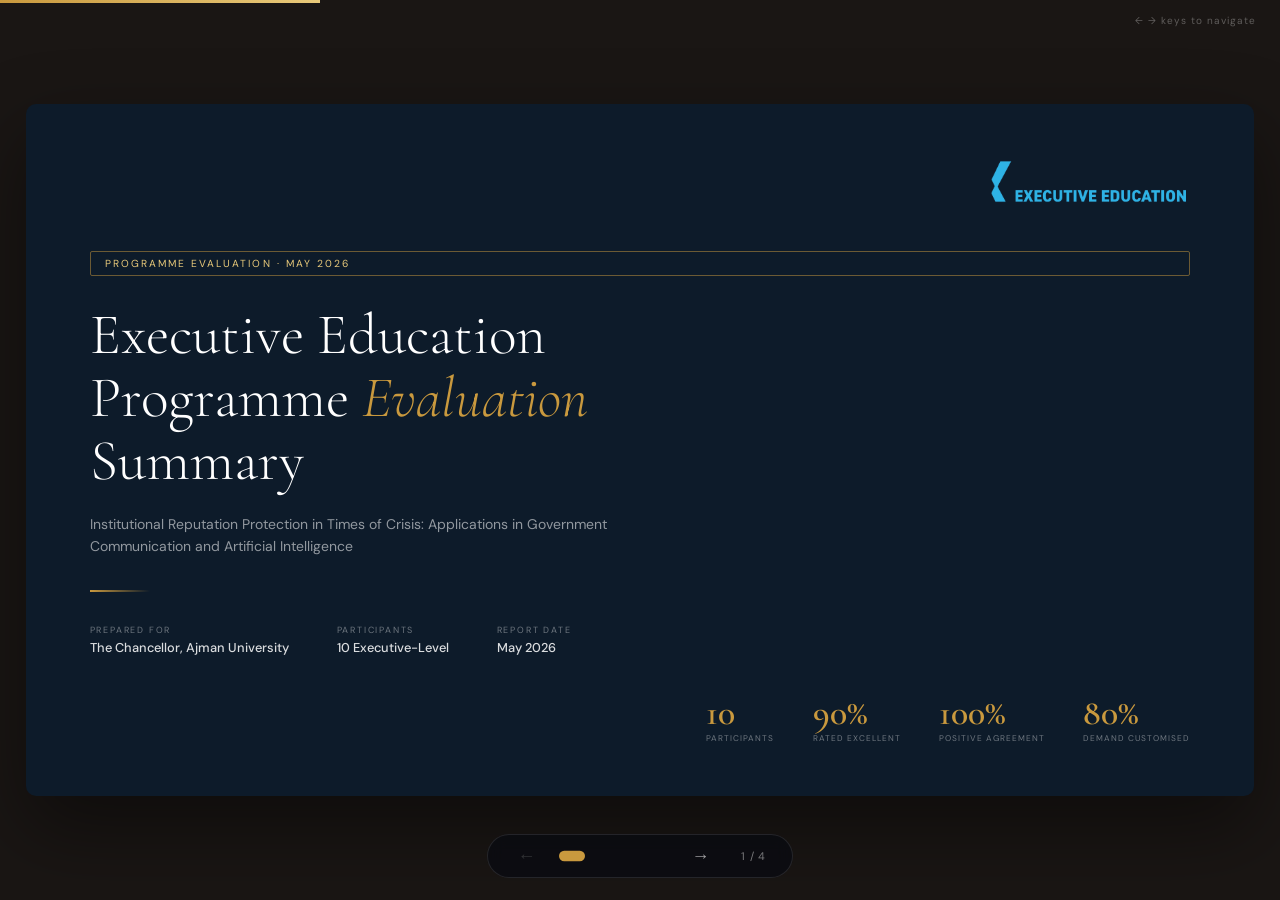
==== AU_ExecEd_Presentation.html @ afb35cbf "Add files via upload" ====
<!DOCTYPE html>
<html lang="en">
<head>
<meta charset="UTF-8">
<meta name="viewport" content="width=device-width, initial-scale=1.0">
<title>AU Executive Education — Programme Evaluation Summary</title>
<link href="https://fonts.googleapis.com/css2?family=Cormorant+Garamond:ital,wght@0,300;0,400;0,600;1,300;1,400&family=DM+Sans:wght@300;400;500;600&display=swap" rel="stylesheet">
<style>
*,*::before,*::after{box-sizing:border-box;margin:0;padding:0}

:root{
  --navy:#0d1b2a;
  --navy2:#1e3a5f;
  --gold:#c9993e;
  --gold-light:#e8c97a;
  --cream:#faf7f2;
  --light:#f0ece6;
  --warm:#6b6560;
  --text:#1a1614;
}

html,body{
  width:100%;height:100%;
  font-family:'DM Sans',sans-serif;
  background:#1a1614;
  overflow:hidden;
}

/* ── DECK WRAPPER ── */
.deck{
  width:100vw;height:100vh;
  display:flex;align-items:center;justify-content:center;
  position:relative;
}

/* ── SLIDES ── */
.slide{
  position:absolute;
  width:min(1280px,96vw);
  aspect-ratio:16/9;
  background:#fff;
  border-radius:10px;
  overflow:hidden;
  display:flex;flex-direction:column;
  opacity:0;
  transform:translateX(60px);
  transition:opacity .45s ease, transform .45s ease;
  pointer-events:none;
  box-shadow:0 32px 80px rgba(0,0,0,.45);
}
.slide.active{
  opacity:1;transform:translateX(0);pointer-events:all;
}
.slide.exit-left{
  opacity:0;transform:translateX(-60px);
}

/* cover slide */
.slide-cover{
  background:var(--navy);
  justify-content:space-between;
  padding:clamp(24px,4%,52px) clamp(28px,5%,64px);
}
.cover-top{display:flex;justify-content:flex-end;}
.cover-logo img{height:clamp(32px,4vw,52px);mix-blend-mode:screen;}
.cover-body{flex:1;display:flex;flex-direction:column;justify-content:center;padding:clamp(8px,2%,24px) 0;}
.cover-tag{
  display:inline-block;
  border:1px solid rgba(201,153,62,.5);
  color:var(--gold-light);
  font-size:clamp(8px,0.8vw,11px);letter-spacing:.2em;text-transform:uppercase;
  padding:5px 14px;border-radius:2px;margin-bottom:clamp(16px,2.5vw,28px);
}
.cover-title{
  font-family:'Cormorant Garamond',serif;
  font-size:clamp(28px,4.5vw,62px);font-weight:300;
  color:#fff;line-height:1.1;margin-bottom:clamp(10px,1.5vw,20px);
}
.cover-title em{color:var(--gold);font-style:italic;}
.cover-sub{
  color:rgba(255,255,255,.55);
  font-size:clamp(9px,1.1vw,14px);
  max-width:52ch;line-height:1.6;margin-bottom:clamp(16px,2.5vw,36px);
}
.cover-divider{
  width:60px;height:2px;
  background:linear-gradient(90deg,var(--gold),transparent);
  margin-bottom:clamp(16px,2.5vw,32px);
}
.cover-meta{display:flex;gap:clamp(20px,4vw,48px);}
.cover-meta-label{color:rgba(255,255,255,.4);font-size:clamp(7px,.7vw,10px);letter-spacing:.2em;text-transform:uppercase;margin-bottom:3px;}
.cover-meta-value{color:rgba(255,255,255,.85);font-size:clamp(9px,1vw,13px);font-weight:500;}
.cover-footer{display:flex;justify-content:flex-end;}
.cover-kpis{display:flex;gap:clamp(16px,3vw,40px);}
.cover-kpi-num{
  font-family:'Cormorant Garamond',serif;
  font-size:clamp(20px,2.8vw,38px);color:var(--gold);font-weight:600;line-height:1;
}
.cover-kpi-lbl{color:rgba(255,255,255,.4);font-size:clamp(6px,.65vw,9px);letter-spacing:.12em;text-transform:uppercase;margin-top:3px;}

/* content slides */
.slide-content{flex:1;display:flex;flex-direction:column;}
.slide-header{
  background:var(--navy);
  padding:clamp(12px,2%,22px) clamp(20px,3.5%,40px);
  display:flex;justify-content:space-between;align-items:center;
  border-bottom:3px solid var(--gold);
  flex-shrink:0;
}
.slide-header h2{
  font-family:'Cormorant Garamond',serif;
  font-size:clamp(13px,1.6vw,22px);color:#fff;font-weight:400;margin-bottom:3px;
}
.slide-header p{font-size:clamp(7px,.75vw,11px);color:rgba(255,255,255,.5);letter-spacing:.1em;text-transform:uppercase;}
.slide-logo{color:var(--gold);font-family:'Cormorant Garamond',serif;font-size:clamp(9px,1vw,14px);font-weight:600;letter-spacing:.05em;}
.slide-body{
  flex:1;padding:clamp(14px,2.5%,32px) clamp(20px,3.5%,40px);
  display:flex;flex-direction:column;gap:clamp(10px,1.5%,20px);
  overflow:hidden;
}

/* KPIs */
.slide-kpis{
  display:grid;grid-template-columns:repeat(4,1fr);
  gap:clamp(6px,1%,14px);flex-shrink:0;
}
.slide-kpi{
  background:var(--light);border-radius:6px;
  padding:clamp(8px,1.2%,18px) clamp(6px,1%,14px);text-align:center;
}
.slide-kpi .num{
  font-family:'Cormorant Garamond',serif;
  font-size:clamp(20px,3vw,40px);font-weight:600;color:var(--navy);line-height:1;
}
.slide-kpi .num span{color:var(--gold);font-size:clamp(13px,1.8vw,26px);}
.slide-kpi .lbl{font-size:clamp(7px,.8vw,11px);color:var(--warm);margin-top:4px;line-height:1.3;}

/* two-col */
.slide-two-col{display:grid;grid-template-columns:1fr 1fr;gap:clamp(14px,2.5%,28px);flex:1;min-height:0;}
.slide-col-title{font-size:clamp(7px,.75vw,11px);letter-spacing:.15em;text-transform:uppercase;color:var(--gold);margin-bottom:clamp(6px,1%,12px);font-weight:600;}

/* bars */
.demand-bar{margin-bottom:clamp(5px,.8%,10px);}
.demand-bar-label{display:flex;justify-content:space-between;font-size:clamp(8px,.85vw,12px);margin-bottom:4px;}
.demand-bar-label span{color:#555;}
.demand-bar-label strong{color:var(--navy);}
.demand-bar-bg{background:var(--light);height:6px;border-radius:999px;overflow:hidden;}
.demand-bar-fill{height:100%;border-radius:999px;background:var(--gold);}

/* insight list */
.insight-list{list-style:none;overflow:auto;}
.insight-list li{
  padding:clamp(5px,.8%,9px) 0 clamp(5px,.8%,9px) 18px;
  border-bottom:1px solid var(--light);
  font-size:clamp(8px,.9vw,13px);color:#333;position:relative;line-height:1.5;
}
.insight-list li::before{content:'→';position:absolute;left:0;color:var(--gold);font-weight:700;}
.insight-list li:last-child{border-bottom:none;}

/* rec list */
.slide-rec-list{list-style:none;}
.slide-rec-item{
  display:flex;gap:clamp(8px,1.2%,14px);
  padding:clamp(6px,1%,11px) 0;
  border-bottom:1px solid var(--light);
}
.slide-rec-item:last-child{border-bottom:none;}
.slide-rec-num{
  font-family:'Cormorant Garamond',serif;
  font-size:clamp(16px,2vw,24px);color:var(--gold);font-weight:600;
  line-height:1;min-width:20px;flex-shrink:0;padding-top:1px;
}
.slide-rec-text h5{font-size:clamp(8px,.9vw,13px);font-weight:600;color:var(--navy);margin-bottom:2px;}
.slide-rec-text p{font-size:clamp(7px,.75vw,11px);color:var(--warm);margin:0;}
.slide-intro{font-size:clamp(8px,.85vw,13px);color:var(--warm);margin-bottom:clamp(6px,1%,14px);flex-shrink:0;}

/* ── NAV ── */
.nav{
  position:fixed;bottom:clamp(14px,2.5vh,28px);left:50%;transform:translateX(-50%);
  display:flex;align-items:center;gap:16px;
  background:rgba(10,12,18,.82);backdrop-filter:blur(8px);
  border:1px solid rgba(255,255,255,.1);
  border-radius:999px;padding:8px 20px;
  z-index:100;
}
.nav button{
  background:none;border:none;cursor:pointer;
  color:rgba(255,255,255,.6);font-size:18px;
  padding:4px 10px;border-radius:4px;
  transition:color .2s,background .2s;
  line-height:1;
}
.nav button:hover{color:#fff;background:rgba(255,255,255,.1);}
.nav button:disabled{opacity:.25;cursor:default;}
.nav-dots{display:flex;gap:8px;align-items:center;}
.nav-dot{
  width:8px;height:8px;border-radius:50%;
  background:rgba(255,255,255,.3);cursor:pointer;
  border:none;padding:0;transition:background .25s,transform .25s;
}
.nav-dot.on{background:var(--gold);transform:scale(1.3);}
.slide-counter{color:rgba(255,255,255,.45);font-size:11px;letter-spacing:.08em;font-family:'DM Sans',sans-serif;min-width:36px;text-align:center;}

/* ── PROGRESS ── */
.progress{
  position:fixed;top:0;left:0;height:3px;
  background:linear-gradient(90deg,var(--gold),var(--gold-light));
  transition:width .4s ease;z-index:200;
}

/* keyboard hint */
.hint{
  position:fixed;top:clamp(10px,1.5vh,18px);right:clamp(14px,2vw,24px);
  color:rgba(255,255,255,.3);font-size:10px;letter-spacing:.1em;
  font-family:'DM Sans',sans-serif;
}
</style>
</head>
<body>

<div class="progress" id="progress"></div>
<div class="hint">← → keys to navigate</div>

<div class="deck" id="deck">

  <!-- ══ COVER ══ -->
  <div class="slide slide-cover active" data-slide="0">
    <div class="cover-top">
      <div class="cover-logo"><img src="[data-uri]" alt="AU Executive Education"/></div>
    </div>
    <div class="cover-body">
      <span class="cover-tag">Programme Evaluation · May 2026</span>
      <h1 class="cover-title">
        Executive Education<br>
        Programme <em>Evaluation</em><br>
        Summary
      </h1>
      <p class="cover-sub">
        Institutional Reputation Protection in Times of Crisis: Applications in Government Communication and Artificial Intelligence
      </p>
      <div class="cover-divider"></div>
      <div class="cover-meta">
        <div>
          <div class="cover-meta-label">Prepared For</div>
          <div class="cover-meta-value">The Chancellor, Ajman University</div>
        </div>
        <div>
          <div class="cover-meta-label">Participants</div>
          <div class="cover-meta-value">10 Executive-Level</div>
        </div>
        <div>
          <div class="cover-meta-label">Report Date</div>
          <div class="cover-meta-value">May 2026</div>
        </div>
      </div>
    </div>
    <div class="cover-footer">
      <div class="cover-kpis">
        <div class="cover-kpi">
          <div class="cover-kpi-num">10</div>
          <div class="cover-kpi-lbl">Participants</div>
        </div>
        <div class="cover-kpi">
          <div class="cover-kpi-num">90%</div>
          <div class="cover-kpi-lbl">Rated Excellent</div>
        </div>
        <div class="cover-kpi">
          <div class="cover-kpi-num">100%</div>
          <div class="cover-kpi-lbl">Positive Agreement</div>
        </div>
        <div class="cover-kpi">
          <div class="cover-kpi-num">80%</div>
          <div class="cover-kpi-lbl">Demand Customised</div>
        </div>
      </div>
    </div>
  </div>

  <!-- ══ SLIDE 1 ══ -->
  <div class="slide slide-content" data-slide="1">
    <div class="slide-header">
      <div>
        <h2>Slide 1 — Participant Feedback at a Glance</h2>
        <p>AU Executive Education · Programme Evaluation</p>
      </div>
      <div class="slide-logo">Ajman University</div>
    </div>
    <div class="slide-body">
      <div class="slide-kpis">
        <div class="slide-kpi"><div class="num">10</div><div class="lbl">Executive-Level Participants</div></div>
        <div class="slide-kpi"><div class="num">90<span>%</span></div><div class="lbl">Rated Programme "Excellent"</div></div>
        <div class="slide-kpi"><div class="num">100<span>%</span></div><div class="lbl">Positive on All 9 Satisfaction Items</div></div>
        <div class="slide-kpi"><div class="num">90<span>%</span></div><div class="lbl">Intent to Strengthen Communication–Leadership Integration</div></div>
      </div>
      <div class="slide-two-col">
        <div>
          <div class="slide-col-title">Strongest Satisfaction Indicators</div>
          <div class="demand-bar"><div class="demand-bar-label"><span>Interactive Knowledge Exchange</span><strong>90% SA</strong></div><div class="demand-bar-bg"><div class="demand-bar-fill" style="width:90%"></div></div></div>
          <div class="demand-bar"><div class="demand-bar-label"><span>Topic Relevance to Real Challenges</span><strong>90% SA</strong></div><div class="demand-bar-bg"><div class="demand-bar-fill" style="width:90%"></div></div></div>
          <div class="demand-bar"><div class="demand-bar-label"><span>Space for Reflection &amp; Exchange</span><strong>90% SA</strong></div><div class="demand-bar-bg"><div class="demand-bar-fill" style="width:90%"></div></div></div>
          <div class="demand-bar"><div class="demand-bar-label"><span>Facilitator Credibility &amp; Expertise</span><strong>80% SA</strong></div><div class="demand-bar-bg"><div class="demand-bar-fill" style="width:80%"></div></div></div>
          <div class="demand-bar"><div class="demand-bar-label"><span>Conceptual–Practical Balance</span><strong>80% SA</strong></div><div class="demand-bar-bg"><div class="demand-bar-fill" style="width:80%"></div></div></div>
        </div>
        <div>
          <div class="slide-col-title">Headline Takeaway</div>
          <ul class="insight-list">
            <li>Not a single participant expressed neutral or negative sentiment on any programme quality dimension across all 9 rating items</li>
            <li>AI in Reputation &amp; Crisis Management was selected as a valued element by all respondents — the only unanimous selection in the survey</li>
            <li>Post-programme application intent is high: 80–90% confirmed high or very high likelihood of applying tools and opening institutional discussions</li>
            <li>The first AU Executive Education programme validated both the content domain and the delivery model</li>
          </ul>
        </div>
      </div>
    </div>
  </div>

  <!-- ══ SLIDE 2 ══ -->
  <div class="slide slide-content" data-slide="2">
    <div class="slide-header">
      <div>
        <h2>Slide 2 — What the Feedback Suggests</h2>
        <p>AU Executive Education · Programme Evaluation</p>
      </div>
      <div class="slide-logo">Ajman University</div>
    </div>
    <div class="slide-body">
      <div class="slide-kpis">
        <div class="slide-kpi"><div class="num">80<span>%</span></div><div class="lbl">Confirmed Definite Demand for Customised Programmes</div></div>
        <div class="slide-kpi"><div class="num">20<span>%</span></div><div class="lbl">Probable Demand (Total: 100% demand signal)</div></div>
        <div class="slide-kpi"><div class="num">9<span style="font-size:clamp(12px,1.5vw,20px)">/10</span></div><div class="lbl">Requested Customised or Closed Sessions</div></div>
        <div class="slide-kpi"><div class="num">7<span style="font-size:clamp(12px,1.5vw,20px)">/10</span></div><div class="lbl">Want AI &amp; Decision-Making as a Future Programme</div></div>
      </div>
      <div class="slide-two-col">
        <div>
          <div class="slide-col-title">Participant Priority Topics for Future Programmes</div>
          <ul class="insight-list">
            <li>Crisis decision-making under pressure</li>
            <li>AI for government indicator analysis &amp; strategic communication</li>
            <li>Geopolitical crisis management</li>
            <li>Smart media monitoring &amp; crisis simulation</li>
            <li>Combating misinformation during operational crises</li>
            <li>Cybersecurity threats to institutional reputation</li>
            <li>Official spokesperson readiness</li>
          </ul>
        </div>
        <div>
          <div class="slide-col-title">Demand for Future Executive Formats</div>
          <div class="demand-bar"><div class="demand-bar-label"><span>Customised Org Programmes</span><strong>9/10</strong></div><div class="demand-bar-bg"><div class="demand-bar-fill" style="width:90%"></div></div></div>
          <div class="demand-bar"><div class="demand-bar-label"><span>Advanced Specialised Programmes</span><strong>8/10</strong></div><div class="demand-bar-bg"><div class="demand-bar-fill" style="width:80%"></div></div></div>
          <div class="demand-bar"><div class="demand-bar-label"><span>AI &amp; Decision-Making Programmes</span><strong>7/10</strong></div><div class="demand-bar-bg"><div class="demand-bar-fill" style="width:70%"></div></div></div>
          <div class="demand-bar"><div class="demand-bar-label"><span>Closed Executive Sessions</span><strong>6/10</strong></div><div class="demand-bar-bg"><div class="demand-bar-fill" style="width:60%"></div></div></div>
          <div class="demand-bar"><div class="demand-bar-label"><span>Communities of Practice</span><strong>6/10</strong></div><div class="demand-bar-bg"><div class="demand-bar-fill" style="width:60%"></div></div></div>
          <div class="demand-bar"><div class="demand-bar-label"><span>Applied Labs &amp; Case Studies</span><strong>4/10</strong></div><div class="demand-bar-bg"><div class="demand-bar-fill" style="width:40%"></div></div></div>
        </div>
      </div>
    </div>
  </div>

  <!-- ══ SLIDE 3 ══ -->
  <div class="slide slide-content" data-slide="3">
    <div class="slide-header">
      <div>
        <h2>Slide 3 — Areas Worth Exploring Further</h2>
        <p>AU Executive Education · Strategic Action Plan</p>
      </div>
      <div class="slide-logo">Ajman University</div>
    </div>
    <div class="slide-body">
      <p class="slide-intro">Based on participant feedback, the following areas emerged as directions worth exploring for AU's future Executive Education work.</p>
      <div class="slide-two-col">
        <ul class="slide-rec-list">
          <li class="slide-rec-item">
            <span class="slide-rec-num">1</span>
            <div class="slide-rec-text">
              <h5>Design an Advanced 2–3 Day Programme</h5>
              <p>Deepen simulation, add government-sector cases, expand AI content</p>
            </div>
          </li>
          <li class="slide-rec-item">
            <span class="slide-rec-num">2</span>
            <div class="slide-rec-text">
              <h5>Explore Follow-Up Engagement with Participating Institutions</h5>
              <p>8 respondents confirmed organisational demand — initiate formal outreach</p>
            </div>
          </li>
          <li class="slide-rec-item">
            <span class="slide-rec-num">3</span>
            <div class="slide-rec-text">
              <h5>Participant Feedback Indicates Interest in More Applied, Simulation-Based Formats</h5>
              <p>Immersive, applied learning formats were among the most requested</p>
            </div>
          </li>
        </ul>
        <ul class="slide-rec-list">
          <li class="slide-rec-item">
            <span class="slide-rec-num">4</span>
            <div class="slide-rec-text">
              <h5>Build an Executive Resource Hub</h5>
              <p>Curated AI tools, frameworks, and case studies; sustains alumni engagement</p>
            </div>
          </li>
          <li class="slide-rec-item">
            <span class="slide-rec-num">5</span>
            <div class="slide-rec-text">
              <h5>Explore Certificate / Diploma Accreditation</h5>
              <p>Participant demand evidenced; formal credential elevates programme value</p>
            </div>
          </li>
          <li class="slide-rec-item">
            <span class="slide-rec-num">6</span>
            <div class="slide-rec-text">
              <h5>The Feedback Provides a Positive Narrative for Future Executive Education Communication</h5>
              <p>Survey findings support partnership conversations and future programme planning</p>
            </div>
          </li>
        </ul>
      </div>
    </div>
  </div>

</div><!-- /deck -->

<!-- ── NAV ── -->
<div class="nav">
  <button id="prev" onclick="go(-1)" disabled>&#8592;</button>
  <div class="nav-dots" id="dots"></div>
  <button id="next" onclick="go(1)">&#8594;</button>
  <span class="slide-counter" id="counter">1 / 4</span>
</div>

<script>
const slides = document.querySelectorAll('.slide');
const total = slides.length;
let cur = 0;

const dotsEl = document.getElementById('dots');
const counter = document.getElementById('counter');
const progress = document.getElementById('progress');
const prevBtn = document.getElementById('prev');
const nextBtn = document.getElementById('next');

// Build dots
slides.forEach((_,i) => {
  const d = document.createElement('button');
  d.className = 'nav-dot' + (i===0?' on':'');
  d.onclick = () => goTo(i);
  dotsEl.appendChild(d);
});

function goTo(n) {
  if (n === cur) return;
  slides[cur].classList.remove('active');
  slides[cur].classList.add('exit-left');
  setTimeout(() => slides[cur < n ? cur : n+1]?.classList.remove('exit-left'), 450);

  // clean up old exit
  slides.forEach(s => { if(s !== slides[n]) { setTimeout(()=>s.classList.remove('exit-left'),460); } });

  cur = n;
  slides[cur].classList.remove('exit-left');
  slides[cur].classList.add('active');

  // update UI
  dotsEl.querySelectorAll('.nav-dot').forEach((d,i) => d.classList.toggle('on', i===cur));
  counter.textContent = (cur+1) + ' / ' + total;
  progress.style.width = ((cur+1)/total*100) + '%';
  prevBtn.disabled = cur === 0;
  nextBtn.disabled = cur === total-1;
}

function go(dir) { goTo(Math.max(0, Math.min(total-1, cur+dir))); }

document.addEventListener('keydown', e => {
  if (e.key==='ArrowRight'||e.key==='ArrowDown'||e.key===' ') go(1);
  if (e.key==='ArrowLeft'||e.key==='ArrowUp') go(-1);
});

// init progress
progress.style.width = (1/total*100) + '%';
</script>
</body>
</html>
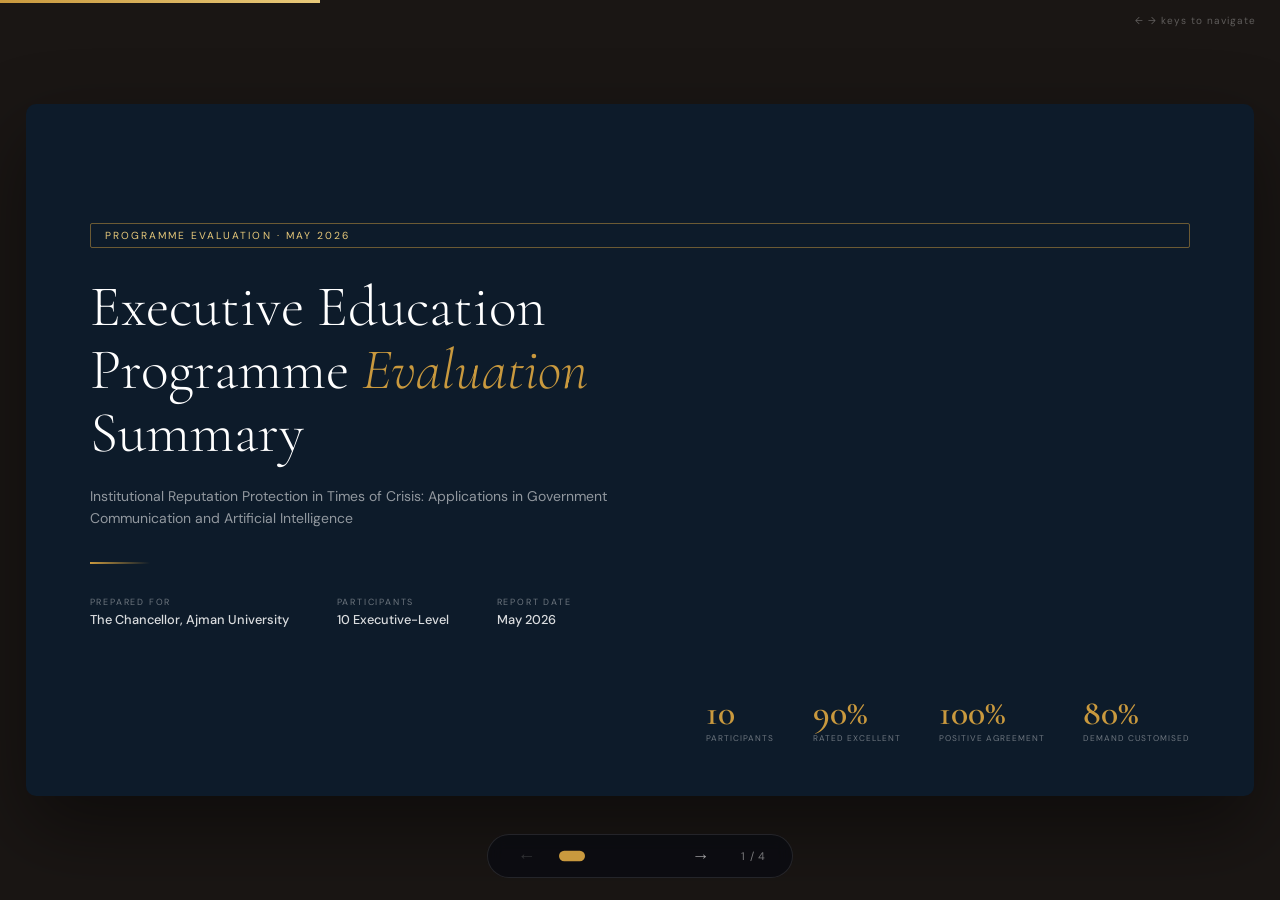
==== commit a29770e0: "Update AU_ExecEd_Presentation.html" ====
--- a/AU_ExecEd_Presentation.html
+++ b/AU_ExecEd_Presentation.html
@@ -225,9 +225,6 @@
 
   <!-- ══ COVER ══ -->
   <div class="slide slide-cover active" data-slide="0">
-    <div class="cover-top">
-      <div class="cover-logo"><img src="[data-uri]" alt="AU Executive Education"/></div>
-    </div>
     <div class="cover-body">
       <span class="cover-tag">Programme Evaluation · May 2026</span>
       <h1 class="cover-title">
@@ -479,4 +476,4 @@
 progress.style.width = (1/total*100) + '%';
 </script>
 </body>
-</html>+</html>
